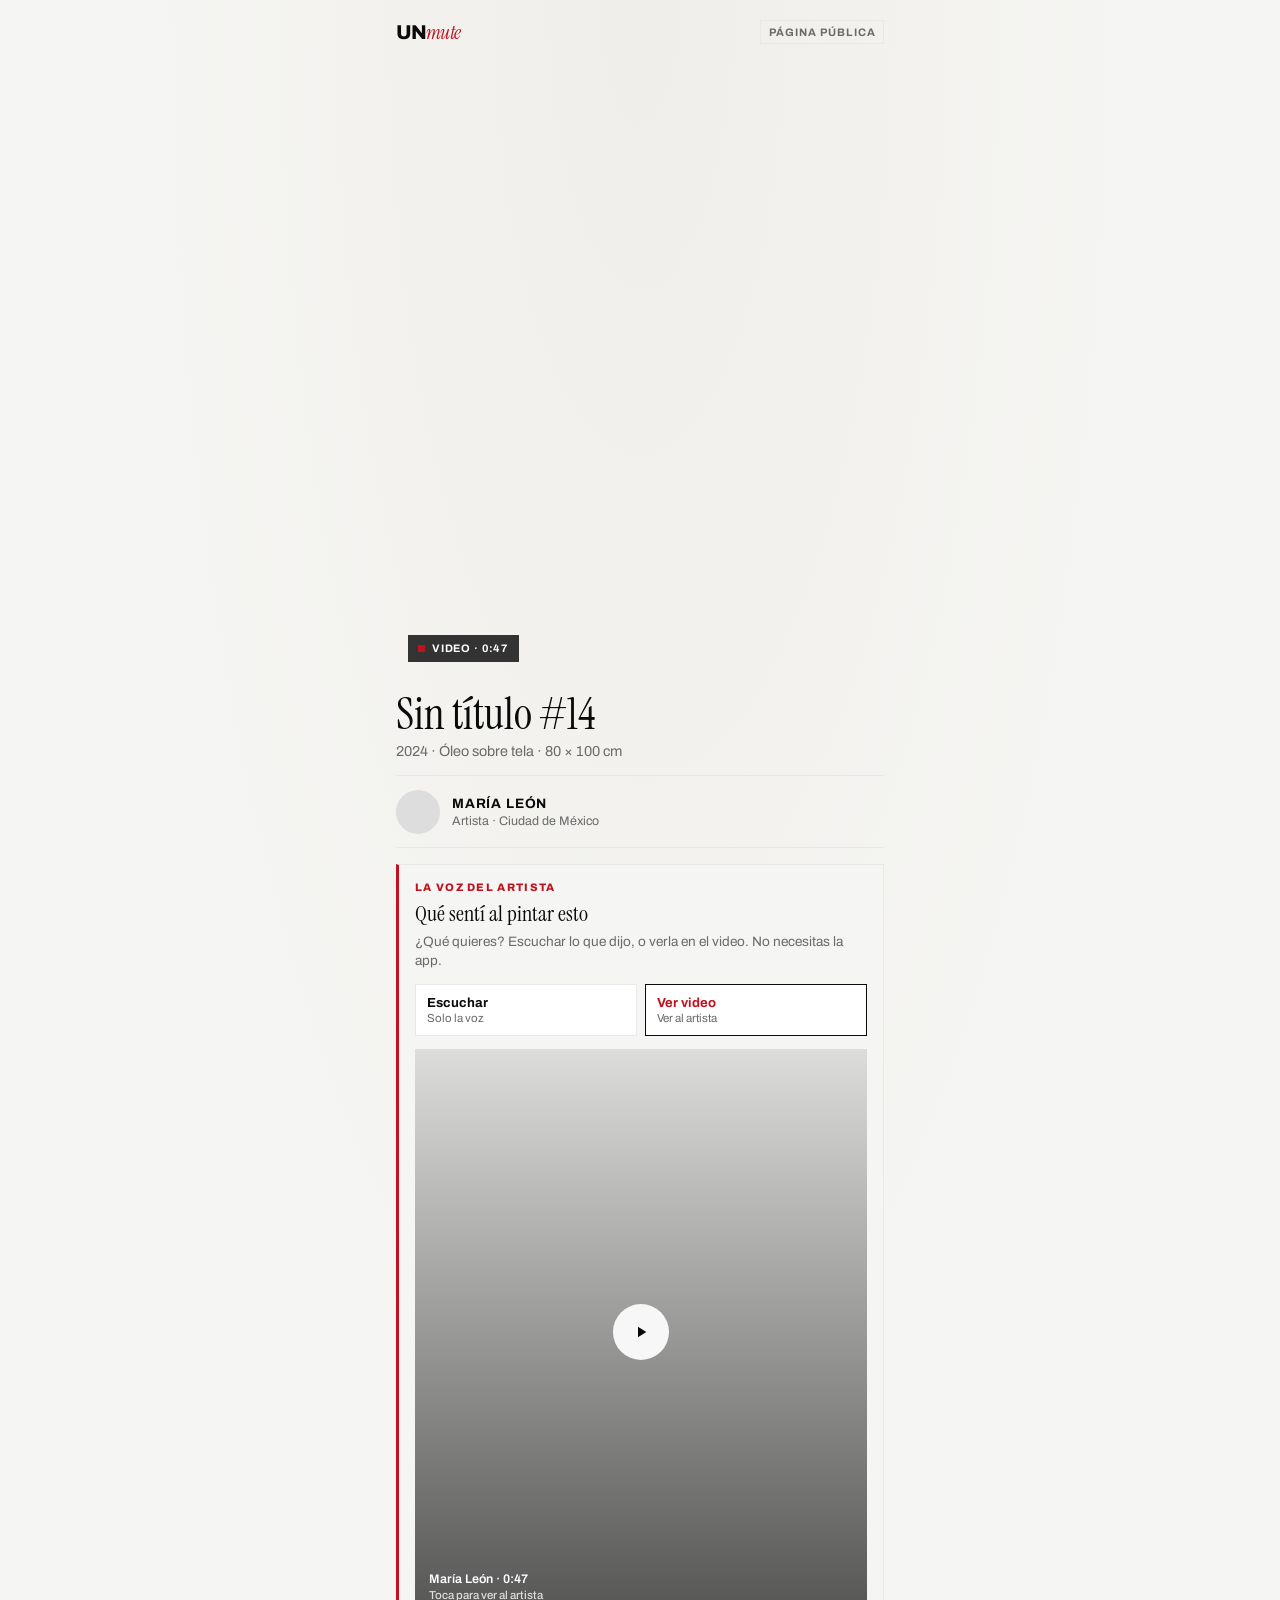
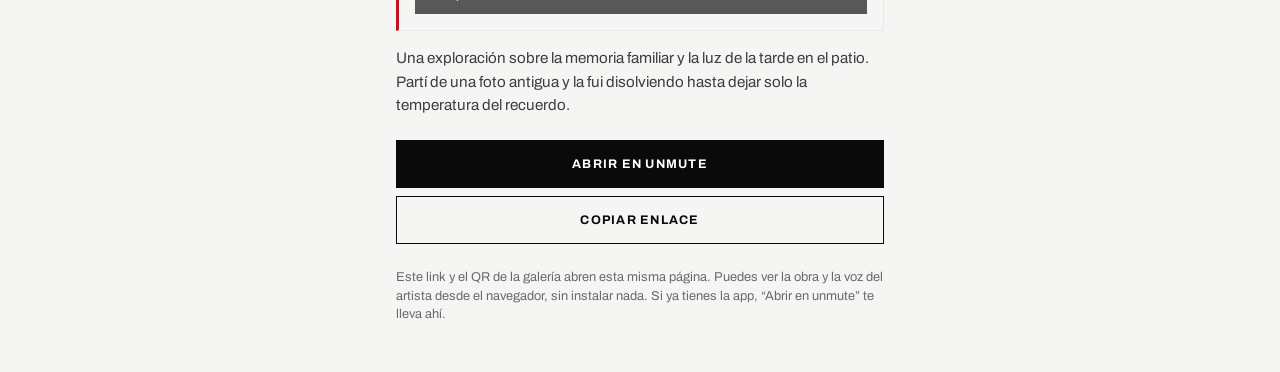
==== obra.html @ 10f561fb "Demo artista UNmute: splash, login y publicar obra. Recorrido solo artista con compartir, QR y págin" ====
<!DOCTYPE html>
<html lang="es">
<head>
  <meta charset="UTF-8" />
  <meta name="viewport" content="width=device-width, initial-scale=1.0" />
  <title>Sin título #14 — María León · unmute</title>
  <meta name="description" content="Escucha y mira la voz de María León sobre Sin título #14. Sin descargar la app." />
  <link rel="preconnect" href="https://fonts.googleapis.com" />
  <link rel="preconnect" href="https://fonts.gstatic.com" crossorigin />
  <link href="https://fonts.googleapis.com/css2?family=Archivo:wght@400;500;600;700;800&family=Instrument+Serif:ital@0;1&display=swap" rel="stylesheet" />
  <link rel="stylesheet" href="styles.css" />
  <style>
    body.obra-web {
      background:
        radial-gradient(ellipse at top, #f0eeea 0%, transparent 55%),
        var(--paper-2);
      min-height: 100vh;
    }
    .obra-shell {
      max-width: 520px;
      margin: 0 auto;
      padding: 1.25rem 1rem 3rem;
    }
    .obra-top {
      display: flex;
      align-items: center;
      justify-content: space-between;
      margin-bottom: 1.25rem;
    }
    .obra-top .brand {
      font-size: 1.25rem;
      font-weight: 800;
      letter-spacing: -0.05em;
      line-height: 1;
    }
    .obra-top .brand .un {
      color: var(--ink);
    }
    .obra-top .brand em {
      font-family: var(--font-display);
      font-style: italic;
      font-weight: 400;
      color: var(--accent);
    }
    .obra-badge {
      font-size: 0.68rem;
      letter-spacing: 0.1em;
      text-transform: uppercase;
      font-weight: 700;
      color: var(--muted);
      border: 1px solid var(--line);
      padding: 0.3rem 0.45rem;
    }
    .obra-hero {
      aspect-ratio: 4 / 5;
      background-image: var(--img-art-1);
      background-size: cover;
      background-position: center;
      position: relative;
      margin-bottom: 1.1rem;
    }
    .obra-hero .voice-chip {
      position: absolute;
      left: 0.75rem;
      bottom: 0.75rem;
    }
    .obra-web h1 {
      font-family: var(--font-display);
      font-size: clamp(2rem, 8vw, 2.75rem);
      font-weight: 400;
      line-height: 1.05;
      margin-bottom: 0.35rem;
    }
    .obra-meta {
      color: var(--muted);
      font-size: 0.9rem;
      margin-bottom: 1rem;
    }
    .obra-artist-row {
      display: flex;
      align-items: center;
      gap: 0.75rem;
      padding: 0.85rem 0;
      border-top: 1px solid var(--line);
      border-bottom: 1px solid var(--line);
      margin-bottom: 1rem;
    }
    .obra-artist-row .avatar {
      width: 44px;
      height: 44px;
      border-radius: 50%;
      background-image: var(--img-artist-1);
      background-size: cover;
      background-position: center;
    }
    .obra-artist-row strong {
      display: block;
      font-size: 0.85rem;
      letter-spacing: 0.06em;
      text-transform: uppercase;
    }
    .obra-artist-row span {
      font-size: 0.78rem;
      color: var(--muted);
    }
    .obra-cta {
      display: grid;
      gap: 0.55rem;
      margin-top: 1.35rem;
    }
    .obra-note {
      margin-top: 1.5rem;
      font-size: 0.8rem;
      color: var(--muted);
      line-height: 1.45;
    }
    .obra-web .media-choice { margin-top: 0.25rem; }
  </style>
</head>
<body class="obra-web">
  <div class="obra-shell">
    <div class="obra-top">
      <div class="brand"><span class="un">UN</span><em>mute</em></div>
      <div class="obra-badge">Página pública</div>
    </div>

    <div class="obra-hero">
      <span class="voice-chip"><span class="dot"></span> Video · 0:47</span>
    </div>

    <h1 id="obraTitle">Sin título #14</h1>
    <p class="obra-meta" id="obraMeta">2024 · Óleo sobre tela · 80 × 100 cm</p>

    <div class="obra-artist-row">
      <div class="avatar" aria-hidden="true"></div>
      <div>
        <strong id="obraArtist">María León</strong>
        <span>Artista · Ciudad de México</span>
      </div>
    </div>

    <div class="voice-block">
      <div class="label">La voz del artista</div>
      <h3>Qué sentí al pintar esto</h3>
      <p>¿Qué quieres? Escuchar lo que dijo, o verla en el video. No necesitas la app.</p>

      <div class="media-choice" role="group" aria-label="Formato de la voz del artista">
        <button type="button" class="media-choice-btn" data-media="audio" id="chooseAudio">
          <strong>Escuchar</strong>
          <span>Solo la voz</span>
        </button>
        <button type="button" class="media-choice-btn active" data-media="video" id="chooseVideo">
          <strong>Ver video</strong>
          <span>Ver al artista</span>
        </button>
      </div>

      <div class="media-panel" id="mediaAudio" hidden>
        <div class="player">
          <button class="play-btn" id="playVoice" aria-label="Reproducir audio">
            <svg viewBox="0 0 24 24"><path d="M8 5v14l11-7z"/></svg>
          </button>
          <div class="wave" id="voiceWave">
            <i></i><i></i><i></i><i></i><i></i><i></i><i></i><i></i><i></i><i></i>
          </div>
          <span class="time">0:47</span>
        </div>
      </div>

      <div class="media-panel" id="mediaVideo">
        <div class="artist-video" id="artistVideo">
          <button class="play-btn video-play" id="playVideo" aria-label="Reproducir video">
            <svg viewBox="0 0 24 24"><path d="M8 5v14l11-7z"/></svg>
          </button>
          <div class="artist-video-meta">
            <span>María León · 0:47</span>
            <span class="artist-video-status" id="videoStatus">Toca para ver al artista</span>
          </div>
        </div>
      </div>
    </div>

    <p class="soft" style="line-height:1.55;font-size:0.95rem;margin-top:1rem" id="obraDesc">
      Una exploración sobre la memoria familiar y la luz de la tarde en el patio.
      Partí de una foto antigua y la fui disolviendo hasta dejar solo la temperatura del recuerdo.
    </p>

    <div class="obra-cta">
      <a class="btn btn-primary" href="index.html">Abrir en unmute</a>
      <button class="btn btn-ghost" type="button" id="copyLink">Copiar enlace</button>
    </div>

    <p class="obra-note">
      Este link y el QR de la galería abren esta misma página. Puedes ver la obra y la voz del artista
      desde el navegador, sin instalar nada. Si ya tienes la app, “Abrir en unmute” te lleva ahí.
    </p>
  </div>

  <script>
    (() => {
      const catalog = {
        "sin-titulo-14": {
          title: "Sin título #14",
          meta: "2024 · Óleo sobre tela · 80 × 100 cm",
          artist: "María León",
          desc: "Una exploración sobre la memoria familiar y la luz de la tarde en el patio. Partí de una foto antigua y la fui disolviendo hasta dejar solo la temperatura del recuerdo.",
        },
        "luz-de-patio": {
          title: "Luz de patio",
          meta: "2026 · Óleo sobre tela · 80 × 100 cm",
          artist: "María León",
          desc: "Partí de una tarde en casa de mi abuela. Quise pintar la temperatura del recuerdo, no la escena exacta.",
        },
      };

      const params = new URLSearchParams(location.search);
      const id = params.get("o") || "sin-titulo-14";
      const work = catalog[id] || catalog["sin-titulo-14"];

      document.title = `${work.title} — ${work.artist} · unmute`;
      document.getElementById("obraTitle").textContent = work.title;
      document.getElementById("obraMeta").textContent = work.meta;
      document.getElementById("obraArtist").textContent = work.artist;
      document.getElementById("obraDesc").textContent = work.desc;

      let voicePlaying = false;
      let videoPlaying = false;

      function setMediaMode(mode) {
        document.querySelectorAll(".media-choice-btn").forEach((btn) => {
          btn.classList.toggle("active", btn.dataset.media === mode);
        });
        document.getElementById("mediaAudio").hidden = mode !== "audio";
        document.getElementById("mediaVideo").hidden = mode !== "video";
      }

      document.querySelectorAll(".media-choice-btn").forEach((btn) => {
        btn.addEventListener("click", () => setMediaMode(btn.dataset.media));
      });

      const playVoice = document.getElementById("playVoice");
      const wave = document.getElementById("voiceWave");
      playVoice.addEventListener("click", () => {
        voicePlaying = !voicePlaying;
        playVoice.classList.toggle("playing", voicePlaying);
        wave.classList.toggle("playing", voicePlaying);
        playVoice.innerHTML = voicePlaying
          ? `<svg viewBox="0 0 24 24"><rect x="6" y="5" width="4" height="14"/><rect x="14" y="5" width="4" height="14"/></svg>`
          : `<svg viewBox="0 0 24 24"><path d="M8 5v14l11-7z"/></svg>`;
      });

      const playVideo = document.getElementById("playVideo");
      const artistVideo = document.getElementById("artistVideo");
      const videoStatus = document.getElementById("videoStatus");
      playVideo.addEventListener("click", () => {
        videoPlaying = !videoPlaying;
        playVideo.classList.toggle("playing", videoPlaying);
        artistVideo.classList.toggle("playing", videoPlaying);
        playVideo.innerHTML = videoPlaying
          ? `<svg viewBox="0 0 24 24"><rect x="6" y="5" width="4" height="14"/><rect x="14" y="5" width="4" height="14"/></svg>`
          : `<svg viewBox="0 0 24 24"><path d="M8 5v14l11-7z"/></svg>`;
        videoStatus.textContent = videoPlaying ? "Reproduciendo video…" : "Toca para ver al artista";
      });

      document.getElementById("copyLink").addEventListener("click", async () => {
        try {
          await navigator.clipboard.writeText(location.href);
          document.getElementById("copyLink").textContent = "Enlace copiado";
          setTimeout(() => {
            document.getElementById("copyLink").textContent = "Copiar enlace";
          }, 1600);
        } catch {
          prompt("Copia este enlace:", location.href);
        }
      });

      setMediaMode("video");
    })();
  </script>
</body>
</html>
---- styles.css ----
:root {
  --ink: #0a0a0a;
  --ink-soft: #3d3d3d;
  --muted: #6a6a6a;
  --line: #e8e8e8;
  --paper: #ffffff;
  --paper-2: #f5f5f3;
  --accent: #c1121f;
  --phone-w: 390px;
  --phone-h: 844px;
  --font-ui: "Archivo", system-ui, sans-serif;
  --font-display: "Instrument Serif", Georgia, serif;
  --img-artist-1: url("https://images.unsplash.com/photo-1534528741775-53994a69daeb?auto=format&fit=crop&w=800&q=80");
  --img-artist-2: url("https://images.unsplash.com/photo-1507003211169-0a1dd7228f2d?auto=format&fit=crop&w=800&q=80");
  --img-artist-3: url("https://images.unsplash.com/photo-1494790108377-be9c29b29330?auto=format&fit=crop&w=800&q=80");
  --img-art-1: url("https://images.unsplash.com/photo-1579783902614-a3fb3927b6a5?auto=format&fit=crop&w=1000&q=80");
  --img-art-2: url("https://images.unsplash.com/photo-1541961017774-22349e4a1262?auto=format&fit=crop&w=1000&q=80");
  --img-art-3: url("https://images.unsplash.com/photo-1460661419201-fd4cecdf8a8b?auto=format&fit=crop&w=1000&q=80");
  --img-art-4: url("https://images.unsplash.com/photo-1513364776144-60967b0f800f?auto=format&fit=crop&w=1000&q=80");
  --img-art-5: url("https://images.unsplash.com/photo-1578301978693-85fa9c0320b9?auto=format&fit=crop&w=1000&q=80");
  --img-gallery: url("https://images.unsplash.com/photo-1571115764595-644a1f56a55c?auto=format&fit=crop&w=1000&q=80");
}

* { box-sizing: border-box; margin: 0; padding: 0; }
html, body { min-height: 100%; }

body {
  font-family: var(--font-ui);
  color: var(--ink);
  background: #111;
}

button, input, textarea, select { font: inherit; color: inherit; }
button { cursor: pointer; border: 0; background: none; }
a { color: inherit; text-decoration: none; }

.app-shell {
  min-height: 100vh;
  min-height: 100dvh;
  display: flex;
  align-items: center;
  justify-content: center;
  padding: 1rem;
  background:
    radial-gradient(ellipse at 30% 20%, rgba(193, 18, 31, 0.18), transparent 55%),
    radial-gradient(ellipse at 70% 80%, rgba(255, 255, 255, 0.04), transparent 50%),
    #0c0c0c;
}

.phone-wrap {
  display: flex;
  justify-content: center;
}

.phone {
  width: min(100%, var(--phone-w));
  height: min(100dvh - 2rem, var(--phone-h));
  max-height: 900px;
  background: var(--paper);
  border: 1px solid #2a2a2a;
  box-shadow: 0 28px 80px rgba(0,0,0,0.55);
  position: relative;
  overflow: hidden;
  display: flex;
  flex-direction: column;
  border-radius: 28px;
}

@media (max-width: 480px) {
  .app-shell { padding: 0; background: var(--paper); }
  .phone {
    width: 100%;
    height: 100dvh;
    max-height: none;
    border: 0;
    border-radius: 0;
    box-shadow: none;
  }
}

.auth-brand {
  font-size: 1.65rem;
  font-weight: 800;
  letter-spacing: -0.05em;
  line-height: 1;
  margin-bottom: 1.1rem;
}

.auth-brand .un { color: var(--ink); }
.auth-brand em {
  font-family: var(--font-display);
  font-style: italic;
  font-weight: 400;
  color: var(--accent);
}

.published-pad {
  padding-top: 3rem;
  text-align: center;
}

.published-pad h2 {
  font-size: 1.55rem;
  font-weight: 800;
  letter-spacing: -0.02em;
  text-transform: uppercase;
  margin: 0.75rem 0 0.4rem;
}

.voice-block {
  margin-top: 1.25rem;
  padding: 1rem;
  border: 1px solid var(--line);
  background: var(--paper-2);
}

.voice-block .label {
  font-size: 0.68rem;
  font-weight: 800;
  letter-spacing: 0.12em;
  text-transform: uppercase;
  color: var(--muted);
  margin-bottom: 0.75rem;
}

.play-voice {
  width: 100%;
  display: flex;
  align-items: center;
  gap: 0.85rem;
  text-align: left;
}

.play-circle {
  width: 48px;
  height: 48px;
  border-radius: 50%;
  background: var(--ink);
  color: white;
  display: grid;
  place-items: center;
  flex-shrink: 0;
}

.play-circle svg {
  width: 18px;
  height: 18px;
  fill: currentColor;
  stroke: none;
}

.play-voice strong {
  display: block;
  font-size: 0.92rem;
}

.play-voice small {
  color: var(--muted);
  font-size: 0.78rem;
}

.play-voice.playing .play-circle {
  background: var(--accent);
}

/* Keep brand mark styles without guide */
.topbar h1 .un,
.splash .brand .un,
.wordmark .un,
.auth-brand .un {
  color: var(--ink);
  font-weight: 800;
  letter-spacing: -0.06em;
}

.topbar h1 em,
.splash .brand em,
.wordmark em,
.auth-brand em {
  font-family: var(--font-display);
  font-style: italic;
  font-weight: 400;
  letter-spacing: -0.02em;
  color: var(--accent);
}

.splash .brand .un { color: #fff; }
.splash .brand em { color: #ff6b6b; }

.guide {
  position: sticky;
  top: 1.5rem;
  padding: 1.25rem;
  background: var(--paper);
  border: 1px solid var(--line);
  max-height: calc(100vh - 3rem);
  overflow: auto;
}

.guide .logo {
  font-size: 1.5rem;
  font-weight: 800;
  letter-spacing: -0.05em;
  margin-bottom: 0.35rem;
  line-height: 1;
}

.guide .logo .un,
.topbar h1 .un,
.splash .brand .un,
.obra-top .brand .un,
.wordmark .un {
  color: var(--ink);
  font-weight: 800;
  letter-spacing: -0.06em;
}

.guide .logo em,
.topbar h1 em,
.splash .brand em,
.obra-top .brand em,
.wordmark em {
  font-family: var(--font-display);
  font-style: italic;
  font-weight: 400;
  letter-spacing: -0.02em;
  color: var(--accent);
}

.guide .hint {
  color: var(--muted);
  font-size: 0.82rem;
  line-height: 1.45;
  margin-bottom: 1rem;
}

.guide h3 {
  font-size: 0.68rem;
  letter-spacing: 0.14em;
  text-transform: uppercase;
  font-weight: 800;
  margin: 1rem 0 0.45rem;
}

.guide-list { list-style: none; display: grid; gap: 0.2rem; }

.guide-list button {
  width: 100%;
  text-align: left;
  padding: 0.4rem 0.45rem;
  font-size: 0.82rem;
  color: var(--muted);
  font-weight: 500;
}

.guide-list button:hover,
.guide-list button.active {
  background: var(--paper-2);
  color: var(--ink);
}

.persona-switch {
  display: grid;
  gap: 0.4rem;
  margin: 0.35rem 0 0.75rem;
}

.persona-btn {
  width: 100%;
  text-align: left;
  padding: 0.7rem 0.75rem;
  border: 1px solid var(--line);
  background: var(--paper);
  display: grid;
  gap: 0.15rem;
  transition: border-color 0.15s ease, background 0.15s ease;
}

.persona-btn strong {
  font-size: 0.88rem;
  font-weight: 700;
  letter-spacing: -0.01em;
}

.persona-btn span {
  font-size: 0.74rem;
  color: var(--muted);
  line-height: 1.35;
}

.persona-btn:hover {
  background: var(--paper-2);
}

.persona-btn.active {
  border-color: var(--ink);
  background: var(--paper-2);
}

.persona-btn.active strong {
  color: var(--accent);
}

.role-badge {
  display: inline-block;
  margin-top: 0.15rem;
  margin-bottom: 0.35rem;
  padding: 0.35rem 0.5rem;
  border: 1px solid var(--line);
  font-size: 0.72rem;
  letter-spacing: 0.06em;
  text-transform: uppercase;
  font-weight: 600;
  color: var(--muted);
}

.role-badge strong { color: var(--accent); }

.guide-screens {
  margin-top: 1.15rem;
  border-top: 1px solid var(--line);
  padding-top: 0.85rem;
}

.guide-screens > summary {
  list-style: none;
  cursor: pointer;
  display: grid;
  gap: 0.15rem;
  padding: 0.35rem 0;
  user-select: none;
}

.guide-screens > summary::-webkit-details-marker {
  display: none;
}

.guide-screens > summary::before {
  content: "▸";
  display: inline-block;
  margin-right: 0.35rem;
  color: var(--muted);
  font-size: 0.75rem;
  transition: transform 0.15s ease;
}

.guide-screens[open] > summary::before {
  transform: rotate(90deg);
}

.guide-screens > summary > span:first-child {
  font-size: 0.68rem;
  letter-spacing: 0.14em;
  text-transform: uppercase;
  font-weight: 800;
  display: inline;
}

.guide-screens-hint {
  display: block;
  margin-left: 1rem;
  font-size: 0.74rem;
  color: var(--muted);
  font-weight: 500;
  letter-spacing: 0;
  text-transform: none;
}

.guide-screens-body {
  margin-top: 0.55rem;
}

.guide-screens-body h3:first-child {
  margin-top: 0.25rem;
}

#guidePublishTitle[hidden],
#guidePublish:empty {
  display: none;
}

.README-note { display: none; }

/* phone frame defined above in app-shell */

.status-bar {
  height: 44px;
  padding: 0 1.1rem 0.35rem;
  display: flex;
  align-items: flex-end;
  justify-content: space-between;
  font-size: 0.75rem;
  font-weight: 700;
  background: var(--paper);
  z-index: 5;
}

.status-bar .icons { opacity: 0.55; font-size: 0.68rem; font-weight: 600; }

.screens {
  flex: 1;
  position: relative;
  overflow: hidden;
  background: var(--paper);
}

.screen {
  position: absolute;
  inset: 0;
  display: none;
  flex-direction: column;
  background: var(--paper);
  overflow: hidden;
}

.screen.active {
  display: flex;
  animation: in 0.25s ease;
}

@keyframes in {
  from { opacity: 0; transform: translateY(8px); }
  to { opacity: 1; transform: translateY(0); }
}

.screen-scroll {
  flex: 1;
  overflow-y: auto;
  -webkit-overflow-scrolling: touch;
}

.screen.with-tabs .screen-scroll { padding-bottom: 4.5rem; }

.tabbar {
  position: absolute;
  left: 0; right: 0; bottom: 0;
  height: 64px;
  background: rgba(255,255,255,0.96);
  border-top: 1px solid var(--line);
  display: none;
  grid-template-columns: repeat(4, 1fr);
  z-index: 10;
}

.tabbar.visible { display: grid; }

.tab[hidden] {
  display: none !important;
}

.auth-divider {
  display: flex;
  align-items: center;
  gap: 0.75rem;
  margin: 1rem 0;
  color: var(--muted);
  font-size: 0.72rem;
  font-weight: 700;
  letter-spacing: 0.1em;
  text-transform: uppercase;
}

.auth-divider::before,
.auth-divider::after {
  content: "";
  flex: 1;
  height: 1px;
  background: var(--line);
}

.social-stack {
  display: grid;
  gap: 0.55rem;
  margin-bottom: 0.35rem;
}

.btn-social {
  width: 100%;
  min-height: 48px;
  display: inline-flex;
  align-items: center;
  justify-content: center;
  gap: 0.65rem;
  padding: 0.75rem 1rem;
  border: 1px solid var(--ink);
  background: var(--paper);
  font-weight: 700;
  font-size: 0.78rem;
  letter-spacing: 0.06em;
  text-transform: uppercase;
}

.btn-social:hover { background: var(--paper-2); }

.btn-social svg {
  width: 18px;
  height: 18px;
  flex-shrink: 0;
}

.btn-social.apple {
  background: var(--ink);
  color: white;
}

.btn-social.apple:hover { background: #222; }

.btn-social.google svg { width: 18px; height: 18px; }

.email-toggle {
  margin-top: 0.35rem;
  width: 100%;
  text-align: center;
  font-size: 0.82rem;
  font-weight: 600;
  color: var(--muted);
  text-decoration: underline;
  text-underline-offset: 3px;
}

.email-panel {
  margin-top: 1rem;
  padding-top: 0.25rem;
}

.auth-pad h2 {
  font-size: 1.55rem;
  font-weight: 800;
  letter-spacing: -0.03em;
  text-transform: uppercase;
  line-height: 1.1;
  margin-bottom: 0.4rem;
}

.auth-pad .sub {
  color: var(--muted);
  font-size: 0.9rem;
  line-height: 1.45;
  margin-bottom: 1.15rem;
}

.auth-pad {
  padding: 1.15rem 1.15rem 1.5rem;
}

.center-note {
  text-align: center;
  margin-top: 1rem;
  font-size: 0.85rem;
  color: var(--muted);
}

.linkish {
  color: var(--accent);
  font-weight: 700;
  text-decoration: underline;
  text-underline-offset: 2px;
}

.tab {
  display: flex;
  flex-direction: column;
  align-items: center;
  justify-content: center;
  gap: 0.15rem;
  font-size: 0.6rem;
  font-weight: 700;
  letter-spacing: 0.04em;
  text-transform: uppercase;
  color: var(--muted);
}

.tab svg {
  width: 20px; height: 20px;
  stroke: currentColor; fill: none; stroke-width: 1.7;
}

.tab.active { color: var(--ink); }

.tab.center .center-btn {
  width: 32px; height: 32px;
  display: grid; place-items: center;
  background: var(--ink);
  color: white;
  margin-bottom: 0.1rem;
}

.tab.center .center-btn svg { stroke: white; }

.topbar {
  display: flex;
  align-items: center;
  justify-content: space-between;
  gap: 0.75rem;
  padding: 0.55rem 1rem 0.7rem;
  background: var(--paper);
  border-bottom: 1px solid var(--line);
  min-height: 52px;
}

.topbar h1 {
  font-size: 1.25rem;
  font-weight: 800;
  letter-spacing: -0.05em;
  line-height: 1;
}

.topbar h1 em {
  font-family: var(--font-display);
  font-style: italic;
  font-weight: 400;
  color: var(--accent);
}

.topbar .title {
  font-size: 0.78rem;
  font-weight: 800;
  letter-spacing: 0.1em;
  text-transform: uppercase;
}

.icon-btn {
  width: 36px; height: 36px;
  display: grid; place-items: center;
}

.icon-btn svg {
  width: 20px; height: 20px;
  stroke: currentColor; fill: none; stroke-width: 1.7;
}

.btn {
  display: inline-flex;
  align-items: center;
  justify-content: center;
  min-height: 48px;
  padding: 0.75rem 1.1rem;
  font-weight: 700;
  font-size: 0.78rem;
  letter-spacing: 0.1em;
  text-transform: uppercase;
  border: 1px solid var(--ink);
}

.btn-primary {
  background: var(--ink);
  border-color: var(--ink);
  color: white;
  width: 100%;
}

.btn-primary:hover { background: var(--accent); border-color: var(--accent); }

.btn-ghost { background: transparent; width: 100%; }
.btn-ghost:hover { background: var(--paper-2); }

.btn-soft {
  background: var(--paper-2);
  border-color: transparent;
  color: var(--ink);
}

.btn-sm { min-height: 36px; padding: 0.4rem 0.75rem; font-size: 0.7rem; }

.field { display: grid; gap: 0.3rem; margin-bottom: 0.85rem; }

.field label {
  font-size: 0.68rem;
  font-weight: 700;
  letter-spacing: 0.1em;
  text-transform: uppercase;
  color: var(--muted);
}

.field input, .field textarea, .field select {
  width: 100%;
  border: 1px solid var(--line);
  background: var(--paper);
  padding: 0.85rem 0.9rem;
  outline: none;
}

.field input:focus, .field textarea:focus { border-color: var(--ink); }
.field textarea { min-height: 110px; resize: vertical; }

.muted { color: var(--muted); }
.soft { color: var(--ink-soft); }

.splash {
  height: 100%;
  display: flex;
  flex-direction: column;
  justify-content: flex-end;
  padding: 1.5rem;
  background:
    linear-gradient(180deg, rgba(0,0,0,0.15) 10%, rgba(0,0,0,0.78) 72%),
    var(--img-artist-1);
  background-size: cover;
  background-position: center 20%;
  color: white;
}

.splash .brand {
  font-size: 3.4rem;
  font-weight: 800;
  letter-spacing: -0.05em;
  line-height: 0.92;
  margin-bottom: 0.65rem;
}

.splash .brand .un {
  color: #fff;
}

.splash .brand em {
  font-family: var(--font-display);
  font-style: italic;
  font-weight: 400;
  color: #ff6b6b;
}

.splash p {
  opacity: 0.92;
  line-height: 1.4;
  max-width: 16rem;
  margin-bottom: 1.4rem;
  font-size: 0.95rem;
  color: #fff;
}

.splash .btn-primary {
  background: #fff;
  color: #0a0a0a;
  border-color: #fff;
}

.splash .btn-primary:hover {
  background: #f0f0f0;
  border-color: #f0f0f0;
  color: #0a0a0a;
}

.welcome { padding: 0 0 1.5rem; }

.welcome .hero-art {
  height: 260px;
  background:
    linear-gradient(180deg, transparent 40%, rgba(0,0,0,0.55)),
    var(--img-art-1);
  background-size: cover;
  background-position: center;
  margin-bottom: 1.15rem;
  position: relative;
}

.welcome .hero-art .cap {
  position: absolute;
  left: 1rem; bottom: 1rem;
  color: white;
  font-size: 0.72rem;
  font-weight: 700;
  letter-spacing: 0.08em;
  text-transform: uppercase;
}

.welcome-pad { padding: 0 1.15rem; }

.welcome h2 {
  font-size: 1.85rem;
  font-weight: 800;
  letter-spacing: -0.03em;
  text-transform: uppercase;
  line-height: 1.05;
  margin-bottom: 0.55rem;
}

.welcome p {
  color: var(--muted);
  line-height: 1.45;
  margin-bottom: 1.25rem;
  font-size: 0.92rem;
}

.role-grid { display: grid; gap: 0.55rem; margin: 0.5rem 0 1.15rem; }

.role-card {
  text-align: left;
  padding: 0;
  border: 1px solid var(--line);
  background: var(--paper);
  display: grid;
  grid-template-columns: 72px 1fr;
  overflow: hidden;
}

.role-card .face {
  background-size: cover;
  background-position: center top;
  min-height: 88px;
}

.role-card .txt { padding: 0.85rem 0.9rem; }

.role-card strong {
  display: block;
  font-size: 0.82rem;
  font-weight: 800;
  letter-spacing: 0.08em;
  text-transform: uppercase;
  margin-bottom: 0.2rem;
}

.role-card span {
  color: var(--muted);
  font-size: 0.8rem;
  line-height: 1.35;
}

.role-card.selected { border-color: var(--ink); outline: 1px solid var(--ink); }

.auth-pad { padding: 1.15rem; }

.auth-pad h2 {
  font-size: 1.7rem;
  font-weight: 800;
  letter-spacing: -0.03em;
  text-transform: uppercase;
  margin-bottom: 0.35rem;
}

.auth-pad .sub {
  color: var(--muted);
  margin-bottom: 1.15rem;
  font-size: 0.9rem;
}

.linkish {
  color: var(--accent);
  font-weight: 700;
  font-size: 0.85rem;
}

.center-note {
  text-align: center;
  margin-top: 1rem;
  color: var(--muted);
  font-size: 0.85rem;
}

.feed-tabs {
  display: flex;
  gap: 1.1rem;
  padding: 0.7rem 1rem 0;
  background: var(--paper);
  border-bottom: 1px solid var(--line);
}

.feed-tabs button {
  font-size: 0.72rem;
  font-weight: 800;
  letter-spacing: 0.1em;
  text-transform: uppercase;
  color: var(--muted);
  padding-bottom: 0.6rem;
  border-bottom: 2px solid transparent;
}

.feed-tabs button.active {
  color: var(--ink);
  border-bottom-color: var(--ink);
}

.feed-card {
  background: var(--paper);
  border-bottom: 8px solid var(--paper-2);
}

.feed-card .meta-row {
  display: flex;
  align-items: center;
  gap: 0.7rem;
  padding: 0.9rem 1rem 0.65rem;
}

.avatar {
  width: 40px; height: 40px;
  border-radius: 50%;
  background-size: cover;
  background-position: center top;
  flex: 0 0 auto;
  background-color: #ddd;
}

.avatar.sm { width: 28px; height: 28px; }
.avatar.lg { width: 72px; height: 72px; }
.avatar.xl { width: 88px; height: 88px; }

.meta-row .who strong {
  display: block;
  font-size: 0.82rem;
  font-weight: 800;
  letter-spacing: 0.04em;
  text-transform: uppercase;
}

.meta-row .who span {
  font-size: 0.72rem;
  color: var(--muted);
}

.art-frame {
  position: relative;
  width: 100%;
  aspect-ratio: 4 / 5;
  background-size: cover;
  background-position: center;
  display: block;
  border: 0;
}

.art-a { background-image: var(--img-art-1); }
.art-b { background-image: var(--img-art-2); }
.art-c { background-image: var(--img-art-3); }
.art-d { background-image: var(--img-art-4); }
.art-e { background-image: var(--img-art-5); }

.voice-chip {
  position: absolute;
  left: 0.85rem;
  bottom: 0.85rem;
  display: inline-flex;
  align-items: center;
  gap: 0.4rem;
  background: rgba(10,10,10,0.82);
  color: white;
  padding: 0.45rem 0.65rem;
  font-size: 0.68rem;
  font-weight: 700;
  letter-spacing: 0.08em;
  text-transform: uppercase;
}

.voice-chip .dot {
  width: 7px; height: 7px;
  background: var(--accent);
}

.feed-body { padding: 0.85rem 1rem 1.15rem; }

.feed-body h3 {
  font-family: var(--font-display);
  font-size: 1.45rem;
  font-weight: 400;
  margin-bottom: 0.25rem;
  line-height: 1.1;
}

.feed-body p {
  color: var(--muted);
  font-size: 0.88rem;
  line-height: 1.4;
  display: -webkit-box;
  -webkit-line-clamp: 2;
  -webkit-box-orient: vertical;
  overflow: hidden;
}

.actions {
  display: flex;
  gap: 0.35rem;
  margin-top: 0.75rem;
}

.action {
  display: inline-flex;
  align-items: center;
  gap: 0.3rem;
  padding: 0.4rem 0.5rem;
  border: 1px solid var(--line);
  font-size: 0.72rem;
  font-weight: 700;
  letter-spacing: 0.04em;
  text-transform: uppercase;
  color: var(--ink-soft);
}

.action svg {
  width: 15px; height: 15px;
  stroke: currentColor; fill: none; stroke-width: 1.7;
}

.action.on {
  color: var(--accent);
  border-color: rgba(193,18,31,0.35);
  background: rgba(193,18,31,0.06);
}

.detail-art {
  width: 100%;
  aspect-ratio: 4 / 5;
  background-size: cover;
  background-position: center;
  position: relative;
}

.detail-pad {
  padding: 1rem 1rem 1.5rem;
  background: var(--paper);
}

.detail-pad h2 {
  font-family: var(--font-display);
  font-size: 2rem;
  font-weight: 400;
  line-height: 1.05;
  margin-bottom: 0.3rem;
}

.detail-artist {
  display: flex;
  align-items: center;
  gap: 0.7rem;
  margin: 0.9rem 0;
  padding: 0.75rem 0;
  border-top: 1px solid var(--line);
  border-bottom: 1px solid var(--line);
  width: 100%;
  text-align: left;
}

.detail-artist strong {
  font-size: 0.82rem;
  font-weight: 800;
  letter-spacing: 0.06em;
  text-transform: uppercase;
}

.voice-block {
  margin: 1rem 0;
  padding: 1rem;
  background: var(--paper-2);
  border-left: 3px solid var(--accent);
}

.voice-block .label {
  font-size: 0.68rem;
  letter-spacing: 0.12em;
  text-transform: uppercase;
  color: var(--accent);
  font-weight: 800;
  margin-bottom: 0.4rem;
}

.voice-block h3 {
  font-family: var(--font-display);
  font-size: 1.35rem;
  font-weight: 400;
  margin-bottom: 0.3rem;
}

.voice-block p {
  color: var(--muted);
  font-size: 0.85rem;
  margin-bottom: 0.85rem;
  line-height: 1.4;
}

.media-choice {
  display: grid;
  grid-template-columns: 1fr 1fr;
  gap: 0.45rem;
  margin-bottom: 0.85rem;
}

.media-choice-btn {
  text-align: left;
  padding: 0.65rem 0.7rem;
  border: 1px solid var(--line);
  background: var(--paper);
  display: grid;
  gap: 0.12rem;
}

.media-choice-btn strong {
  font-size: 0.82rem;
  font-weight: 700;
}

.media-choice-btn span {
  font-size: 0.72rem;
  color: var(--muted);
}

.media-choice-btn.active {
  border-color: var(--ink);
  background: var(--paper);
}

.media-choice-btn.active strong {
  color: var(--accent);
}

.media-panel[hidden] {
  display: none !important;
}

.artist-video {
  position: relative;
  aspect-ratio: 4 / 5;
  background:
    linear-gradient(180deg, rgba(0,0,0,0.1), rgba(0,0,0,0.65)),
    var(--img-artist-1);
  background-size: cover;
  background-position: center top;
  display: flex;
  flex-direction: column;
  align-items: center;
  justify-content: center;
  color: white;
  overflow: hidden;
}

.artist-video.playing {
  box-shadow: inset 0 0 0 2px var(--accent);
}

.artist-video .video-play {
  width: 56px;
  height: 56px;
  border-radius: 50%;
  background: rgba(255,255,255,0.92);
  color: var(--ink);
}

.artist-video .video-play svg {
  fill: var(--ink);
}

.artist-video .video-play.playing {
  background: var(--accent);
}

.artist-video .video-play.playing svg {
  fill: white;
}

.artist-video-meta {
  position: absolute;
  left: 0;
  right: 0;
  bottom: 0;
  padding: 0.85rem 0.9rem;
  display: flex;
  flex-direction: column;
  gap: 0.15rem;
  font-size: 0.78rem;
  font-weight: 600;
}

.artist-video-status {
  opacity: 0.8;
  font-weight: 500;
  font-size: 0.72rem;
}

.player {
  display: flex;
  align-items: center;
  gap: 0.75rem;
  padding: 0.6rem;
  background: var(--paper);
  border: 1px solid var(--line);
}

.play-btn {
  width: 42px; height: 42px;
  background: var(--ink);
  color: white;
  display: grid; place-items: center;
  flex: 0 0 auto;
}

.play-btn.playing { background: var(--accent); }

.play-btn svg { width: 18px; height: 18px; fill: white; stroke: none; }

.wave {
  flex: 1; height: 28px;
  display: flex; align-items: center; gap: 3px;
}

.wave i {
  display: block; width: 3px;
  background: #ccc; height: 30%;
}

.wave.playing i {
  animation: wave 0.9s ease-in-out infinite;
  background: var(--ink);
}

.wave i:nth-child(2) { height: 60%; animation-delay: 0.1s; }
.wave i:nth-child(3) { height: 90%; animation-delay: 0.15s; }
.wave i:nth-child(4) { height: 45%; animation-delay: 0.05s; }
.wave i:nth-child(5) { height: 75%; animation-delay: 0.2s; }
.wave i:nth-child(6) { height: 35%; animation-delay: 0.12s; }
.wave i:nth-child(7) { height: 85%; animation-delay: 0.18s; }
.wave i:nth-child(8) { height: 50%; animation-delay: 0.08s; }
.wave i:nth-child(9) { height: 70%; animation-delay: 0.22s; }
.wave i:nth-child(10) { height: 40%; animation-delay: 0.14s; }

@keyframes wave {
  0%, 100% { transform: scaleY(0.55); }
  50% { transform: scaleY(1); }
}

.time { font-size: 0.72rem; color: var(--muted); min-width: 2.5rem; font-weight: 600; }

.comments { margin-top: 1.1rem; }
.comments h4 {
  font-size: 0.72rem;
  letter-spacing: 0.1em;
  text-transform: uppercase;
  font-weight: 800;
  margin-bottom: 0.65rem;
}

.comment {
  display: grid;
  grid-template-columns: auto 1fr;
  gap: 0.55rem;
  margin-bottom: 0.75rem;
}

.comment strong {
  font-size: 0.75rem;
  letter-spacing: 0.04em;
  text-transform: uppercase;
}

.comment p { font-size: 0.85rem; color: var(--ink-soft); line-height: 1.4; }

.search-box {
  margin: 0.85rem 1rem;
  display: flex;
  align-items: center;
  gap: 0.5rem;
  padding: 0.75rem 0.85rem;
  background: var(--paper-2);
  border: 1px solid var(--line);
}

.search-box input {
  border: 0; outline: none; width: 100%; background: transparent;
}

.chips {
  display: flex;
  gap: 0.4rem;
  padding: 0 1rem 0.85rem;
  overflow-x: auto;
}

.chip {
  white-space: nowrap;
  padding: 0.4rem 0.65rem;
  border: 1px solid var(--line);
  background: var(--paper);
  font-size: 0.68rem;
  font-weight: 700;
  letter-spacing: 0.06em;
  text-transform: uppercase;
  color: var(--ink-soft);
}

.chip.active {
  background: var(--ink);
  border-color: var(--ink);
  color: white;
}

.explore-grid {
  display: grid;
  grid-template-columns: 1fr 1fr;
  gap: 2px;
  padding: 0 0 1rem;
  background: var(--line);
}

.explore-grid .tile {
  aspect-ratio: 1;
  position: relative;
  background-size: cover;
  background-position: center;
  border: 0;
}

.explore-grid .tile span {
  position: absolute;
  left: 0.4rem; bottom: 0.4rem;
  font-size: 0.62rem;
  font-weight: 800;
  letter-spacing: 0.08em;
  text-transform: uppercase;
  color: white;
  background: rgba(10,10,10,0.65);
  padding: 0.2rem 0.35rem;
}

.section-pad { padding: 0.85rem 1rem 1.25rem; }

.fav-item, .activity-item {
  display: grid;
  grid-template-columns: 64px 1fr auto;
  gap: 0.75rem;
  align-items: center;
  padding: 0.75rem 0;
  border-bottom: 1px solid var(--line);
  width: 100%;
  text-align: left;
}

.fav-thumb {
  width: 64px; height: 64px;
  background-size: cover;
  background-position: center;
}

.activity-item { grid-template-columns: auto 1fr; }

.activity-item p {
  font-size: 0.88rem;
  line-height: 1.35;
  color: var(--ink-soft);
}

.activity-item p strong { color: var(--ink); }
.activity-item small { color: var(--muted); font-size: 0.72rem; }

.profile-head {
  padding: 1.1rem 1rem 1rem;
  background: var(--paper);
  border-bottom: 1px solid var(--line);
}

.profile-head .row {
  display: flex;
  gap: 0.9rem;
  align-items: center;
}

.profile-head h2 {
  font-size: 1.35rem;
  font-weight: 800;
  letter-spacing: -0.02em;
  text-transform: uppercase;
  line-height: 1.05;
}

.profile-head .role-tag {
  display: inline-block;
  margin-top: 0.25rem;
  font-size: 0.68rem;
  letter-spacing: 0.1em;
  text-transform: uppercase;
  color: var(--accent);
  font-weight: 800;
}

.stats {
  display: grid;
  grid-template-columns: repeat(3, 1fr);
  gap: 0.5rem;
  margin-top: 1rem;
  text-align: center;
  border-top: 1px solid var(--line);
  padding-top: 0.85rem;
}

.stats div strong { display: block; font-size: 1.05rem; font-weight: 800; }
.stats div span {
  font-size: 0.65rem;
  letter-spacing: 0.08em;
  text-transform: uppercase;
  color: var(--muted);
  font-weight: 600;
}

.bio {
  margin-top: 0.85rem;
  color: var(--ink-soft);
  font-size: 0.9rem;
  line-height: 1.45;
}

.works-grid {
  display: grid;
  grid-template-columns: 1fr 1fr;
  gap: 2px;
  background: var(--line);
}

.works-grid .tile {
  aspect-ratio: 1;
  background-size: cover;
  background-position: center;
  border: 0;
}

.steps-bar {
  display: flex;
  gap: 0.35rem;
  padding: 0.75rem 1rem;
  background: var(--paper);
  border-bottom: 1px solid var(--line);
}

.steps-bar .s {
  flex: 1; height: 2px;
  background: var(--line);
}

.steps-bar .s.on { background: var(--ink); }

.publish-pad { padding: 1rem 1rem 1.4rem; }

.publish-pad h2 {
  font-size: 1.45rem;
  font-weight: 800;
  letter-spacing: -0.02em;
  text-transform: uppercase;
  margin-bottom: 0.35rem;
}

.publish-pad .help {
  color: var(--muted);
  font-size: 0.88rem;
  margin-bottom: 1rem;
  line-height: 1.4;
}

.upload-zone {
  border: 1px dashed #bbb;
  background: var(--paper-2);
  min-height: 200px;
  display: grid;
  place-items: center;
  text-align: center;
  padding: 1.25rem;
  margin-bottom: 1rem;
  width: 100%;
}

.upload-zone strong {
  display: block;
  margin-bottom: 0.25rem;
  font-size: 0.78rem;
  letter-spacing: 0.08em;
  text-transform: uppercase;
}

.upload-zone span { color: var(--muted); font-size: 0.82rem; }

.thumb-row {
  display: grid;
  grid-template-columns: repeat(3, 1fr);
  gap: 0.4rem;
  margin-bottom: 1rem;
}

.thumb-row .t {
  aspect-ratio: 1;
  background-size: cover;
  background-position: center;
}

.video-stage {
  position: relative;
  aspect-ratio: 3 / 4;
  background:
    linear-gradient(180deg, rgba(0,0,0,0.15), rgba(0,0,0,0.55)),
    var(--img-artist-1);
  background-size: cover;
  background-position: center;
  margin-bottom: 1rem;
  display: flex;
  flex-direction: column;
  justify-content: flex-end;
  align-items: center;
  padding: 1.25rem;
  color: white;
}

.rec-ring {
  width: 68px; height: 68px;
  border: 3px solid white;
  display: grid; place-items: center;
  margin-bottom: 0.75rem;
}

.rec-ring .inner {
  width: 48px; height: 48px;
  background: var(--accent);
}

.rec-ring.recording .inner {
  border-radius: 6px;
  transform: scale(0.72);
}

.video-stage .timer {
  font-variant-numeric: tabular-nums;
  font-weight: 700;
  letter-spacing: 0.06em;
}

.video-ready-badge {
  margin-top: 0.65rem;
  padding: 0.35rem 0.55rem;
  background: rgba(255,255,255,0.92);
  color: var(--ink);
  font-size: 0.72rem;
  font-weight: 800;
  letter-spacing: 0.08em;
  text-transform: uppercase;
}

.video-ready-badge.hidden {
  display: none;
}

.share-pad h2 {
  font-family: var(--font-display);
  font-size: 1.75rem;
  font-weight: 400;
}

.share-preview {
  aspect-ratio: 4 / 5;
  background-size: cover;
  background-position: center;
  margin-bottom: 0.85rem;
}

.link-box {
  padding: 0.75rem 0.85rem;
  border: 1px solid var(--line);
  background: var(--paper-2);
  margin-bottom: 1rem;
  overflow: hidden;
}

.link-box code {
  font-size: 0.82rem;
  font-weight: 600;
  word-break: break-all;
}

.share-actions {
  display: grid;
  gap: 0.5rem;
}

.qr-pad {
  display: flex;
  flex-direction: column;
  align-items: stretch;
}

.qr-frame {
  margin: 0 auto;
  padding: 0.85rem;
  background: var(--paper);
  border: 1px solid var(--line);
  width: fit-content;
}

.qr-frame img {
  display: block;
  width: 220px;
  height: 220px;
}

.works-list {
  display: grid;
  gap: 0.65rem;
  padding: 0 1rem 1.25rem;
}

.work-row {
  display: grid;
  grid-template-columns: 64px 1fr;
  gap: 0.65rem 0.75rem;
  align-items: center;
  padding-bottom: 0.75rem;
  border-bottom: 1px solid var(--line);
}

.work-thumb {
  width: 64px;
  height: 80px;
  background-size: cover;
  background-position: center;
}

.work-info {
  display: grid;
  gap: 0.15rem;
  min-width: 0;
}

.work-info strong {
  font-size: 0.9rem;
}

.work-info span {
  font-size: 0.75rem;
  color: var(--muted);
}

.work-actions {
  grid-column: 2;
  display: flex;
  gap: 0.4rem;
  flex-wrap: wrap;
}

.work-actions .btn-sm {
  padding: 0.35rem 0.55rem;
  font-size: 0.72rem;
}

.preview-card {
  background: var(--paper);
  border: 1px solid var(--line);
  overflow: hidden;
  margin-bottom: 1rem;
}

.preview-card .art {
  aspect-ratio: 4 / 5;
  background-size: cover;
  background-position: center;
}

.preview-card .body { padding: 0.9rem; }

.preview-card h3 {
  font-family: var(--font-display);
  font-size: 1.35rem;
  font-weight: 400;
}

.toast {
  position: absolute;
  left: 1rem; right: 1rem;
  bottom: 5.2rem;
  background: var(--ink);
  color: white;
  padding: 0.85rem 1rem;
  font-size: 0.8rem;
  font-weight: 600;
  letter-spacing: 0.04em;
  z-index: 20;
  display: none;
}

.toast.show { display: block; animation: in 0.25s ease; }

.bottom-cta {
  padding: 0.85rem 1rem 1.1rem;
  background: var(--paper);
  border-top: 1px solid var(--line);
}

.hidden { display: none !important; }
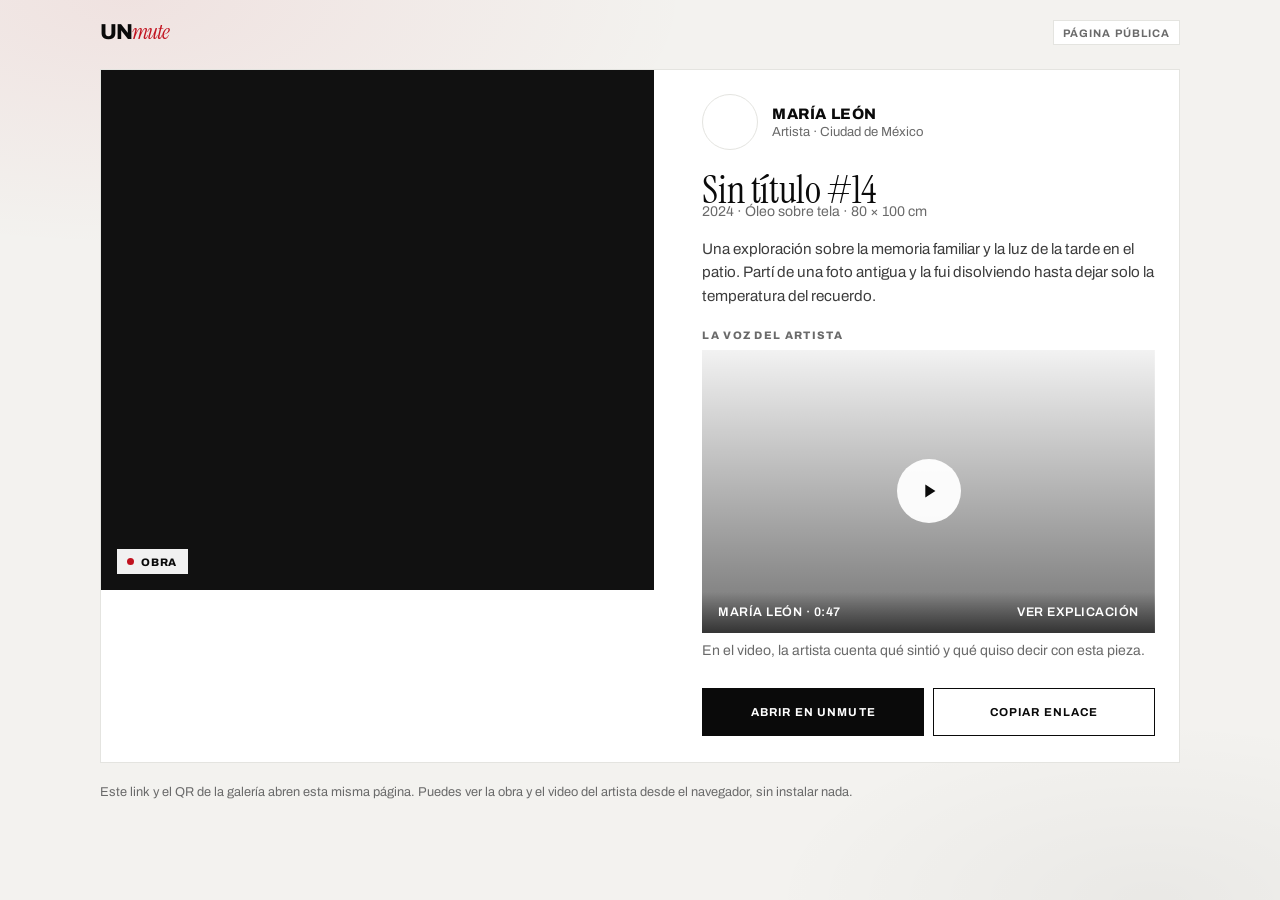
==== commit 7d21ebf4: "Rediseñar página pública: obra y artista lado a lado con video. Layout split para ver la pieza junto" ====
--- a/obra.html
+++ b/obra.html
@@ -4,195 +4,389 @@
   <meta charset="UTF-8" />
   <meta name="viewport" content="width=device-width, initial-scale=1.0" />
   <title>Sin título #14 — María León · unmute</title>
-  <meta name="description" content="Escucha y mira la voz de María León sobre Sin título #14. Sin descargar la app." />
+  <meta name="description" content="Mira la obra y el video de María León. Sin descargar la app." />
   <link rel="preconnect" href="https://fonts.googleapis.com" />
   <link rel="preconnect" href="https://fonts.gstatic.com" crossorigin />
   <link href="https://fonts.googleapis.com/css2?family=Archivo:wght@400;500;600;700;800&family=Instrument+Serif:ital@0;1&display=swap" rel="stylesheet" />
-  <link rel="stylesheet" href="styles.css" />
   <style>
-    body.obra-web {
+    :root {
+      --ink: #0a0a0a;
+      --ink-soft: #3d3d3d;
+      --muted: #6a6a6a;
+      --line: #e4e4e0;
+      --paper: #ffffff;
+      --paper-2: #f3f2ef;
+      --accent: #c1121f;
+      --font-ui: "Archivo", system-ui, sans-serif;
+      --font-display: "Instrument Serif", Georgia, serif;
+      --img-art: url("https://images.unsplash.com/photo-1579783902614-a3fb3927b6a5?auto=format&fit=crop&w=1200&q=80");
+      --img-artist: url("https://images.unsplash.com/photo-1534528741775-53994a69daeb?auto=format&fit=crop&w=900&q=80");
+    }
+
+    * { box-sizing: border-box; margin: 0; padding: 0; }
+    html, body { min-height: 100%; }
+    body {
+      font-family: var(--font-ui);
+      color: var(--ink);
       background:
-        radial-gradient(ellipse at top, #f0eeea 0%, transparent 55%),
+        radial-gradient(ellipse 80% 50% at 10% 0%, rgba(193, 18, 31, 0.07), transparent 55%),
+        radial-gradient(ellipse 60% 40% at 90% 100%, rgba(0, 0, 0, 0.04), transparent 50%),
         var(--paper-2);
-      min-height: 100vh;
-    }
-    .obra-shell {
-      max-width: 520px;
+    }
+    button, a { font: inherit; color: inherit; }
+    button { cursor: pointer; border: 0; background: none; }
+    a { text-decoration: none; }
+
+    .shell {
+      max-width: 1120px;
       margin: 0 auto;
-      padding: 1.25rem 1rem 3rem;
-    }
-    .obra-top {
+      padding: 1.25rem 1.25rem 3rem;
+    }
+
+    .top {
       display: flex;
       align-items: center;
       justify-content: space-between;
-      margin-bottom: 1.25rem;
-    }
-    .obra-top .brand {
-      font-size: 1.25rem;
+      margin-bottom: 1.5rem;
+    }
+
+    .brand {
+      font-size: 1.35rem;
       font-weight: 800;
       letter-spacing: -0.05em;
       line-height: 1;
     }
-    .obra-top .brand .un {
-      color: var(--ink);
-    }
-    .obra-top .brand em {
+    .brand .un { color: var(--ink); }
+    .brand em {
       font-family: var(--font-display);
       font-style: italic;
       font-weight: 400;
       color: var(--accent);
     }
-    .obra-badge {
+
+    .badge {
       font-size: 0.68rem;
       letter-spacing: 0.1em;
       text-transform: uppercase;
       font-weight: 700;
       color: var(--muted);
       border: 1px solid var(--line);
-      padding: 0.3rem 0.45rem;
-    }
-    .obra-hero {
-      aspect-ratio: 4 / 5;
-      background-image: var(--img-art-1);
+      padding: 0.35rem 0.55rem;
+      background: var(--paper);
+    }
+
+    /* Obra | Artista */
+    .split {
+      display: grid;
+      grid-template-columns: 1.05fr 0.95fr;
+      gap: 1.5rem;
+      align-items: start;
+      background: var(--paper);
+      border: 1px solid var(--line);
+      overflow: hidden;
+    }
+
+    .art-pane {
+      position: relative;
+      background: #111;
+      min-height: 520px;
+    }
+
+    .art-image {
+      width: 100%;
+      height: 100%;
+      min-height: 520px;
+      background-image: var(--img-art);
       background-size: cover;
       background-position: center;
-      position: relative;
-      margin-bottom: 1.1rem;
-    }
-    .obra-hero .voice-chip {
+    }
+
+    .art-chip {
       position: absolute;
-      left: 0.75rem;
-      bottom: 0.75rem;
-    }
-    .obra-web h1 {
+      left: 1rem;
+      bottom: 1rem;
+      display: inline-flex;
+      align-items: center;
+      gap: 0.4rem;
+      padding: 0.4rem 0.65rem;
+      background: rgba(255, 255, 255, 0.94);
+      font-size: 0.68rem;
+      font-weight: 800;
+      letter-spacing: 0.08em;
+      text-transform: uppercase;
+    }
+    .art-chip .dot {
+      width: 7px;
+      height: 7px;
+      border-radius: 50%;
+      background: var(--accent);
+    }
+
+    .artist-pane {
+      padding: 1.5rem 1.5rem 1.65rem;
+      display: flex;
+      flex-direction: column;
+      gap: 1.15rem;
+      min-height: 520px;
+    }
+
+    .artist-head {
+      display: flex;
+      align-items: center;
+      gap: 0.85rem;
+    }
+
+    .avatar {
+      width: 56px;
+      height: 56px;
+      border-radius: 50%;
+      background-image: var(--img-artist);
+      background-size: cover;
+      background-position: center;
+      flex-shrink: 0;
+      border: 1px solid var(--line);
+    }
+
+    .artist-head strong {
+      display: block;
+      font-size: 0.95rem;
+      letter-spacing: 0.04em;
+      text-transform: uppercase;
+      font-weight: 800;
+    }
+
+    .artist-head span {
+      font-size: 0.82rem;
+      color: var(--muted);
+    }
+
+    .work-title {
       font-family: var(--font-display);
-      font-size: clamp(2rem, 8vw, 2.75rem);
+      font-size: clamp(1.85rem, 4vw, 2.45rem);
       font-weight: 400;
       line-height: 1.05;
-      margin-bottom: 0.35rem;
-    }
-    .obra-meta {
-      color: var(--muted);
-      font-size: 0.9rem;
-      margin-bottom: 1rem;
-    }
-    .obra-artist-row {
+      letter-spacing: -0.01em;
+    }
+
+    .work-meta {
+      color: var(--muted);
+      font-size: 0.88rem;
+      margin-top: -0.35rem;
+    }
+
+    .work-desc {
+      color: var(--ink-soft);
+      font-size: 0.95rem;
+      line-height: 1.55;
+    }
+
+    .video-block {
+      margin-top: 0.15rem;
+    }
+
+    .video-label {
+      font-size: 0.68rem;
+      font-weight: 800;
+      letter-spacing: 0.12em;
+      text-transform: uppercase;
+      color: var(--muted);
+      margin-bottom: 0.55rem;
+    }
+
+    .video-stage {
+      position: relative;
+      aspect-ratio: 16 / 10;
+      background:
+        linear-gradient(180deg, rgba(0,0,0,0.05), rgba(0,0,0,0.55)),
+        var(--img-artist);
+      background-size: cover;
+      background-position: center 20%;
       display: flex;
+      flex-direction: column;
+      justify-content: flex-end;
+      color: #fff;
+      overflow: hidden;
+    }
+
+    .video-stage.playing::after {
+      content: "";
+      position: absolute;
+      inset: 0;
+      background: rgba(193, 18, 31, 0.18);
+      pointer-events: none;
+      animation: pulse 1.6s ease infinite;
+    }
+
+    @keyframes pulse {
+      0%, 100% { opacity: 0.35; }
+      50% { opacity: 0.7; }
+    }
+
+    .play-hit {
+      position: absolute;
+      inset: 0;
+      display: grid;
+      place-items: center;
+      z-index: 2;
+    }
+
+    .play-circle {
+      width: 64px;
+      height: 64px;
+      border-radius: 50%;
+      background: rgba(255, 255, 255, 0.95);
+      color: var(--ink);
+      display: grid;
+      place-items: center;
+      transition: transform 0.15s ease, background 0.15s ease;
+    }
+
+    .play-circle:hover { transform: scale(1.05); }
+    .play-circle svg {
+      width: 22px;
+      height: 22px;
+      fill: currentColor;
+    }
+
+    .video-stage.playing .play-circle {
+      background: var(--accent);
+      color: #fff;
+    }
+
+    .video-meta {
+      position: relative;
+      z-index: 2;
+      padding: 0.85rem 1rem;
+      display: flex;
+      justify-content: space-between;
+      gap: 0.75rem;
+      font-size: 0.78rem;
+      font-weight: 600;
+      letter-spacing: 0.04em;
+      text-transform: uppercase;
+      background: linear-gradient(180deg, transparent, rgba(0,0,0,0.55));
+    }
+
+    .video-hint {
+      font-size: 0.88rem;
+      color: var(--muted);
+      line-height: 1.4;
+      margin-top: 0.55rem;
+    }
+
+    .cta {
+      display: grid;
+      grid-template-columns: 1fr 1fr;
+      gap: 0.55rem;
+      margin-top: auto;
+      padding-top: 0.5rem;
+    }
+
+    .btn {
+      display: inline-flex;
       align-items: center;
-      gap: 0.75rem;
-      padding: 0.85rem 0;
-      border-top: 1px solid var(--line);
-      border-bottom: 1px solid var(--line);
-      margin-bottom: 1rem;
-    }
-    .obra-artist-row .avatar {
-      width: 44px;
-      height: 44px;
-      border-radius: 50%;
-      background-image: var(--img-artist-1);
-      background-size: cover;
-      background-position: center;
-    }
-    .obra-artist-row strong {
-      display: block;
-      font-size: 0.85rem;
-      letter-spacing: 0.06em;
-      text-transform: uppercase;
-    }
-    .obra-artist-row span {
-      font-size: 0.78rem;
-      color: var(--muted);
-    }
-    .obra-cta {
-      display: grid;
-      gap: 0.55rem;
-      margin-top: 1.35rem;
-    }
-    .obra-note {
-      margin-top: 1.5rem;
+      justify-content: center;
+      min-height: 48px;
+      padding: 0.75rem 1rem;
+      font-weight: 700;
+      font-size: 0.72rem;
+      letter-spacing: 0.1em;
+      text-transform: uppercase;
+      border: 1px solid var(--ink);
+    }
+
+    .btn-primary {
+      background: var(--ink);
+      color: #fff;
+    }
+    .btn-primary:hover { background: var(--accent); border-color: var(--accent); }
+    .btn-ghost { background: transparent; }
+    .btn-ghost:hover { background: var(--paper-2); }
+
+    .note {
+      margin-top: 1.25rem;
       font-size: 0.8rem;
       color: var(--muted);
       line-height: 1.45;
-    }
-    .obra-web .media-choice { margin-top: 0.25rem; }
+      max-width: 48rem;
+    }
+
+    @media (max-width: 860px) {
+      .split {
+        grid-template-columns: 1fr;
+      }
+      .art-pane,
+      .art-image {
+        min-height: 360px;
+      }
+      .artist-pane {
+        min-height: 0;
+      }
+      .cta {
+        grid-template-columns: 1fr;
+      }
+    }
   </style>
 </head>
-<body class="obra-web">
-  <div class="obra-shell">
-    <div class="obra-top">
+<body>
+  <div class="shell">
+    <header class="top">
       <div class="brand"><span class="un">UN</span><em>mute</em></div>
-      <div class="obra-badge">Página pública</div>
-    </div>
-
-    <div class="obra-hero">
-      <span class="voice-chip"><span class="dot"></span> Video · 0:47</span>
-    </div>
-
-    <h1 id="obraTitle">Sin título #14</h1>
-    <p class="obra-meta" id="obraMeta">2024 · Óleo sobre tela · 80 × 100 cm</p>
-
-    <div class="obra-artist-row">
-      <div class="avatar" aria-hidden="true"></div>
-      <div>
-        <strong id="obraArtist">María León</strong>
-        <span>Artista · Ciudad de México</span>
-      </div>
-    </div>
-
-    <div class="voice-block">
-      <div class="label">La voz del artista</div>
-      <h3>Qué sentí al pintar esto</h3>
-      <p>¿Qué quieres? Escuchar lo que dijo, o verla en el video. No necesitas la app.</p>
-
-      <div class="media-choice" role="group" aria-label="Formato de la voz del artista">
-        <button type="button" class="media-choice-btn" data-media="audio" id="chooseAudio">
-          <strong>Escuchar</strong>
-          <span>Solo la voz</span>
-        </button>
-        <button type="button" class="media-choice-btn active" data-media="video" id="chooseVideo">
-          <strong>Ver video</strong>
-          <span>Ver al artista</span>
-        </button>
-      </div>
-
-      <div class="media-panel" id="mediaAudio" hidden>
-        <div class="player">
-          <button class="play-btn" id="playVoice" aria-label="Reproducir audio">
-            <svg viewBox="0 0 24 24"><path d="M8 5v14l11-7z"/></svg>
-          </button>
-          <div class="wave" id="voiceWave">
-            <i></i><i></i><i></i><i></i><i></i><i></i><i></i><i></i><i></i><i></i>
-          </div>
-          <span class="time">0:47</span>
-        </div>
-      </div>
-
-      <div class="media-panel" id="mediaVideo">
-        <div class="artist-video" id="artistVideo">
-          <button class="play-btn video-play" id="playVideo" aria-label="Reproducir video">
-            <svg viewBox="0 0 24 24"><path d="M8 5v14l11-7z"/></svg>
-          </button>
-          <div class="artist-video-meta">
-            <span>María León · 0:47</span>
-            <span class="artist-video-status" id="videoStatus">Toca para ver al artista</span>
+      <div class="badge">Página pública</div>
+    </header>
+
+    <main class="split">
+      <section class="art-pane" aria-label="Obra">
+        <div class="art-image" id="artImage" role="img" aria-label="Imagen de la obra"></div>
+        <span class="art-chip"><span class="dot"></span> Obra</span>
+      </section>
+
+      <section class="artist-pane" aria-label="Artista y video">
+        <div class="artist-head">
+          <div class="avatar" id="artistAvatar" aria-hidden="true"></div>
+          <div>
+            <strong id="obraArtist">María León</strong>
+            <span id="obraCity">Artista · Ciudad de México</span>
           </div>
         </div>
-      </div>
-    </div>
-
-    <p class="soft" style="line-height:1.55;font-size:0.95rem;margin-top:1rem" id="obraDesc">
-      Una exploración sobre la memoria familiar y la luz de la tarde en el patio.
-      Partí de una foto antigua y la fui disolviendo hasta dejar solo la temperatura del recuerdo.
-    </p>
-
-    <div class="obra-cta">
-      <a class="btn btn-primary" href="index.html">Abrir en unmute</a>
-      <button class="btn btn-ghost" type="button" id="copyLink">Copiar enlace</button>
-    </div>
-
-    <p class="obra-note">
-      Este link y el QR de la galería abren esta misma página. Puedes ver la obra y la voz del artista
-      desde el navegador, sin instalar nada. Si ya tienes la app, “Abrir en unmute” te lleva ahí.
+
+        <div>
+          <h1 class="work-title" id="obraTitle">Sin título #14</h1>
+          <p class="work-meta" id="obraMeta">2024 · Óleo sobre tela · 80 × 100 cm</p>
+        </div>
+
+        <p class="work-desc" id="obraDesc">
+          Una exploración sobre la memoria familiar y la luz de la tarde en el patio.
+        </p>
+
+        <div class="video-block">
+          <div class="video-label">La voz del artista</div>
+          <div class="video-stage" id="videoStage">
+            <button type="button" class="play-hit" id="playVideo" aria-label="Reproducir video del artista">
+              <span class="play-circle" id="playIcon">
+                <svg viewBox="0 0 24 24"><path d="M8 5v14l11-7z"/></svg>
+              </span>
+            </button>
+            <div class="video-meta">
+              <span id="videoName">María León · 0:47</span>
+              <span id="videoStatus">Ver explicación</span>
+            </div>
+          </div>
+          <p class="video-hint" id="videoHint">
+            En el video, la artista cuenta qué sintió y qué quiso decir con esta pieza.
+          </p>
+        </div>
+
+        <div class="cta">
+          <a class="btn btn-primary" href="index.html">Abrir en unmute</a>
+          <button class="btn btn-ghost" type="button" id="copyLink">Copiar enlace</button>
+        </div>
+      </section>
+    </main>
+
+    <p class="note">
+      Este link y el QR de la galería abren esta misma página. Puedes ver la obra y el video del artista
+      desde el navegador, sin instalar nada.
     </p>
   </div>
 
@@ -203,78 +397,83 @@
           title: "Sin título #14",
           meta: "2024 · Óleo sobre tela · 80 × 100 cm",
           artist: "María León",
+          city: "Artista · Ciudad de México",
           desc: "Una exploración sobre la memoria familiar y la luz de la tarde en el patio. Partí de una foto antigua y la fui disolviendo hasta dejar solo la temperatura del recuerdo.",
+          art: "https://images.unsplash.com/photo-1579783902614-a3fb3927b6a5?auto=format&fit=crop&w=1200&q=80",
+          artistImg: "https://images.unsplash.com/photo-1534528741775-53994a69daeb?auto=format&fit=crop&w=900&q=80",
+          duration: "0:47",
         },
         "luz-de-patio": {
           title: "Luz de patio",
           meta: "2026 · Óleo sobre tela · 80 × 100 cm",
           artist: "María León",
+          city: "Artista · Ciudad de México",
           desc: "Partí de una tarde en casa de mi abuela. Quise pintar la temperatura del recuerdo, no la escena exacta.",
+          art: "https://images.unsplash.com/photo-1513364776144-60967b0f800f?auto=format&fit=crop&w=1200&q=80",
+          artistImg: "https://images.unsplash.com/photo-1534528741775-53994a69daeb?auto=format&fit=crop&w=900&q=80",
+          duration: "0:47",
+        },
+        "serie-norte": {
+          title: "Serie Norte",
+          meta: "2025 · Acrílico · 100 × 120 cm",
+          artist: "Diego Mora",
+          city: "Artista · Monterrey",
+          desc: "Paisajes reducidos a planos de color y silencio.",
+          art: "https://images.unsplash.com/photo-1541961017774-22349e4a1262?auto=format&fit=crop&w=1200&q=80",
+          artistImg: "https://images.unsplash.com/photo-1507003211169-0a1dd7228f2d?auto=format&fit=crop&w=900&q=80",
+          duration: "0:52",
         },
       };
 
       const params = new URLSearchParams(location.search);
-      const id = params.get("o") || "sin-titulo-14";
+      const raw = params.get("o") || "sin-titulo-14";
+      const id = Object.keys(catalog).find((k) => raw.startsWith(k)) || (catalog[raw] ? raw : "sin-titulo-14");
       const work = catalog[id] || catalog["sin-titulo-14"];
 
       document.title = `${work.title} — ${work.artist} · unmute`;
       document.getElementById("obraTitle").textContent = work.title;
       document.getElementById("obraMeta").textContent = work.meta;
       document.getElementById("obraArtist").textContent = work.artist;
+      document.getElementById("obraCity").textContent = work.city;
       document.getElementById("obraDesc").textContent = work.desc;
-
-      let voicePlaying = false;
-      let videoPlaying = false;
-
-      function setMediaMode(mode) {
-        document.querySelectorAll(".media-choice-btn").forEach((btn) => {
-          btn.classList.toggle("active", btn.dataset.media === mode);
-        });
-        document.getElementById("mediaAudio").hidden = mode !== "audio";
-        document.getElementById("mediaVideo").hidden = mode !== "video";
-      }
-
-      document.querySelectorAll(".media-choice-btn").forEach((btn) => {
-        btn.addEventListener("click", () => setMediaMode(btn.dataset.media));
+      document.getElementById("videoName").textContent = `${work.artist} · ${work.duration}`;
+      document.getElementById("artImage").style.backgroundImage = `url("${work.art}")`;
+      document.getElementById("artistAvatar").style.backgroundImage = `url("${work.artistImg}")`;
+      document.getElementById("videoStage").style.backgroundImage =
+        `linear-gradient(180deg, rgba(0,0,0,0.05), rgba(0,0,0,0.55)), url("${work.artistImg}")`;
+
+      let playing = false;
+      const stage = document.getElementById("videoStage");
+      const status = document.getElementById("videoStatus");
+      const icon = document.getElementById("playIcon");
+      const hint = document.getElementById("videoHint");
+
+      document.getElementById("playVideo").addEventListener("click", () => {
+        playing = !playing;
+        stage.classList.toggle("playing", playing);
+        if (playing) {
+          status.textContent = "Reproduciendo…";
+          hint.textContent = "La artista explica el origen y la emoción detrás de la pieza.";
+          icon.innerHTML =
+            `<svg viewBox="0 0 24 24"><rect x="6" y="5" width="4" height="14"/><rect x="14" y="5" width="4" height="14"/></svg>`;
+        } else {
+          status.textContent = "Ver explicación";
+          hint.textContent =
+            "En el video, la artista cuenta qué sintió y qué quiso decir con esta pieza.";
+          icon.innerHTML = `<svg viewBox="0 0 24 24"><path d="M8 5v14l11-7z"/></svg>`;
+        }
       });
 
-      const playVoice = document.getElementById("playVoice");
-      const wave = document.getElementById("voiceWave");
-      playVoice.addEventListener("click", () => {
-        voicePlaying = !voicePlaying;
-        playVoice.classList.toggle("playing", voicePlaying);
-        wave.classList.toggle("playing", voicePlaying);
-        playVoice.innerHTML = voicePlaying
-          ? `<svg viewBox="0 0 24 24"><rect x="6" y="5" width="4" height="14"/><rect x="14" y="5" width="4" height="14"/></svg>`
-          : `<svg viewBox="0 0 24 24"><path d="M8 5v14l11-7z"/></svg>`;
-      });
-
-      const playVideo = document.getElementById("playVideo");
-      const artistVideo = document.getElementById("artistVideo");
-      const videoStatus = document.getElementById("videoStatus");
-      playVideo.addEventListener("click", () => {
-        videoPlaying = !videoPlaying;
-        playVideo.classList.toggle("playing", videoPlaying);
-        artistVideo.classList.toggle("playing", videoPlaying);
-        playVideo.innerHTML = videoPlaying
-          ? `<svg viewBox="0 0 24 24"><rect x="6" y="5" width="4" height="14"/><rect x="14" y="5" width="4" height="14"/></svg>`
-          : `<svg viewBox="0 0 24 24"><path d="M8 5v14l11-7z"/></svg>`;
-        videoStatus.textContent = videoPlaying ? "Reproduciendo video…" : "Toca para ver al artista";
-      });
-
       document.getElementById("copyLink").addEventListener("click", async () => {
+        const btn = document.getElementById("copyLink");
         try {
           await navigator.clipboard.writeText(location.href);
-          document.getElementById("copyLink").textContent = "Enlace copiado";
-          setTimeout(() => {
-            document.getElementById("copyLink").textContent = "Copiar enlace";
-          }, 1600);
+          btn.textContent = "Enlace copiado";
+          setTimeout(() => { btn.textContent = "Copiar enlace"; }, 1600);
         } catch {
           prompt("Copia este enlace:", location.href);
         }
       });
-
-      setMediaMode("video");
     })();
   </script>
 </body>
